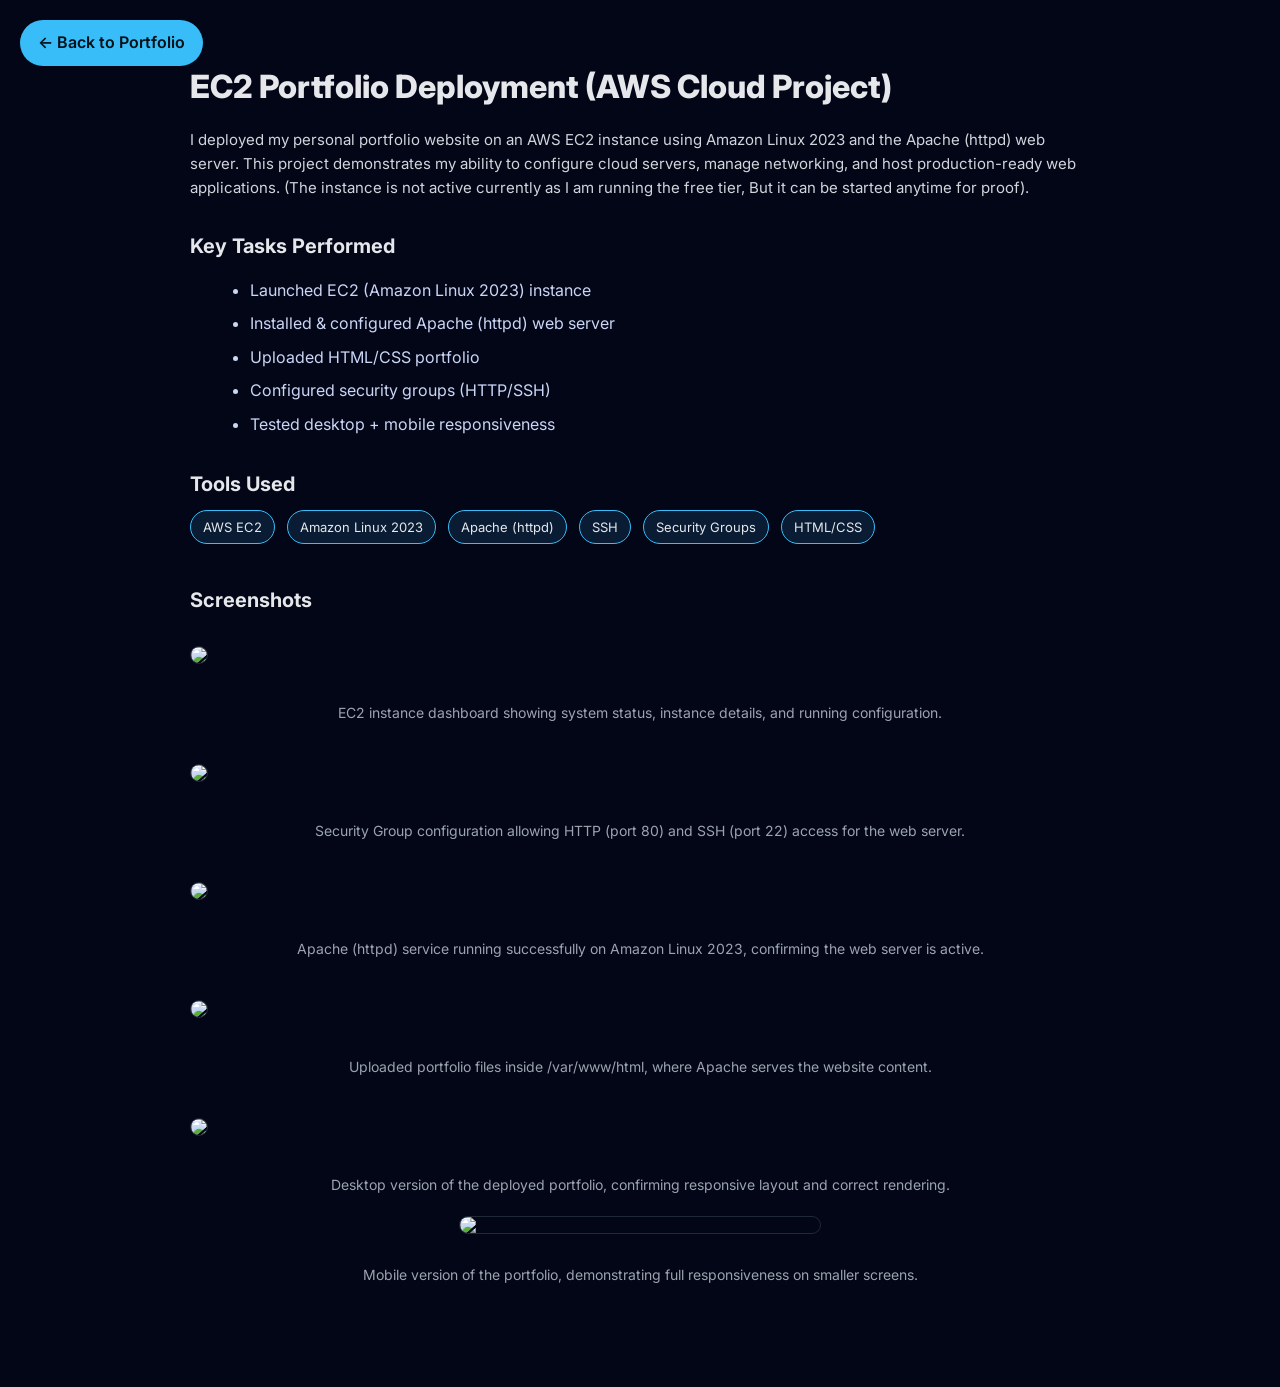
==== ec2-project.html @ fc97c73f "Add files via upload" ====
<!DOCTYPE html>
<html lang="en">
<head>
  <meta charset="utf-8" />
  <meta name="viewport" content="width=device-width,initial-scale=1" />
  <title>EC2 Portfolio Deployment | Mohammed Moiz Ahmed</title>

  <link href="https://fonts.googleapis.com/css2?family=Inter:wght@400;500;600;700;800&display=swap" rel="stylesheet">

  <style>
    :root{
      --bg-main:#020617;
      --bg-surface:#0b1120;
      --text-main:#e5e7eb;
      --text-muted:#9ca3af;
      --border-soft:#1f2937;
      --accent:#38bdf8;
      --hover-glow:0 0 18px rgba(56,189,248,0.55);
    }

    body{
      font-family:"Inter",system-ui;
      background:var(--bg-main);
      color:var(--text-main);
      margin:0;
      padding:0;
      line-height:1.6;
    }

    .page{
      max-width:900px;
      margin:0 auto;
      padding:40px 20px 80px;
    }

    h1{
      font-size:32px;
      font-weight:800;
      margin-bottom:10px;
    }

    h2{
      font-size:20px;
      margin-top:30px;
      margin-bottom:10px;
      font-weight:700;
    }

    p{
      color:#d1d5db;
      font-size:15px;
      margin-bottom:14px;
    }

    ul{
      margin-left:20px;
      margin-bottom:20px;
    }

    li{
      margin-bottom:8px;
      color:#cbd5f5;
    }

    .tag{
      display:inline-block;
      padding:6px 12px;
      background:rgba(56,189,248,0.12);
      border:1px solid var(--accent);
      border-radius:999px;
      margin-right:8px;
      margin-bottom:10px;
      font-size:13px;
    }

    .screenshot{
      width:100%;
      border-radius:10px;
      margin-top:20px;
      margin-bottom:30px;
      border:1px solid var(--border-soft);
      cursor:pointer;
      transition:0.2s;
    }

    .screenshot:hover{
      box-shadow:var(--hover-glow);
      transform:translateY(-3px);
    }

    /* Small last image */
    .screenshot-small{
      width:40%;
      display:block;
      margin:20px auto 30px auto;
      border-radius:10px;
      border:1px solid var(--border-soft);
      cursor:pointer;
      transition:0.2s;
    }

    .screenshot-small:hover{
      box-shadow:var(--hover-glow);
      transform:translateY(-3px);
    }

    /* Image Preview Overlay */
    #imgPreview{
      position:fixed;
      top:0;
      left:0;
      width:100%;
      height:100%;
      background:rgba(0,0,0,0.85);
      display:none;
      justify-content:center;
      align-items:center;
      z-index:9999;
    }

    #imgPreview img{
      max-width:90%;
      max-height:90%;
      border-radius:10px;
      border:2px solid var(--accent);
    }

    #closePreview{
      position:absolute;
      top:20px;
      right:30px;
      font-size:32px;
      color:var(--accent);
      cursor:pointer;
      font-weight:800;
    }

    /* FIXED BACK BUTTON */
    .back-btn{
      position:fixed;
      top:20px;
      left:20px;
      z-index:9999;
      padding:10px 18px;
      border-radius:999px;
      background:var(--accent);
      color:#021018;
      font-weight:600;
      text-decoration:none;
      transition:0.2s;
    }

    .back-btn:hover{
      box-shadow:var(--hover-glow);
      transform:translateY(-3px);
    }
    
    .img-caption {
  text-align: center;
  color: #9ca3af;
  font-size: 14px;
  margin-top: 0px;     /* closest possible */
  margin-bottom: 20px; /* spacing before next image */
}
  </style>
</head>

<body>

  <!-- IMAGE PREVIEW OVERLAY -->
  <div id="imgPreview">
    <span id="closePreview">×</span>
    <img id="previewImg" src="">
  </div>

  <!-- FIXED BACK BUTTON -->
  <a href="index.html" class="back-btn">← Back to Portfolio</a>

  <div class="page">

    <h1>EC2 Portfolio Deployment (AWS Cloud Project)</h1>

    <p>
      I deployed my personal portfolio website on an AWS EC2 instance using Amazon Linux 2023 and the Apache (httpd) web server.
      This project demonstrates my ability to configure cloud servers, manage networking, and host production-ready web applications. (The instance is not active currently as I am running the free tier, But it can be started anytime for proof).
    </p>

    <h2>Key Tasks Performed</h2>
    <ul>
      <li>Launched EC2 (Amazon Linux 2023) instance</li>
      <li>Installed & configured Apache (httpd) web server</li>
      <li>Uploaded HTML/CSS portfolio</li>
      <li>Configured security groups (HTTP/SSH)</li>
      <li>Tested desktop + mobile responsiveness</li>
    </ul>

    <h2>Tools Used</h2>
    <span class="tag">AWS EC2</span>
    <span class="tag">Amazon Linux 2023</span>
    <span class="tag">Apache (httpd)</span>
    <span class="tag">SSH</span>
    <span class="tag">Security Groups</span>
    <span class="tag">HTML/CSS</span>

    <h2>Screenshots</h2>

    <img src="images/ec2-dashboard.png" class="screenshot" onclick="openPreview(this.src)">
    <p class="img-caption">EC2 instance dashboard showing system status, instance details, and running configuration.</p>
    <img src="images/security-group.png" class="screenshot" onclick="openPreview(this.src)">
    <p class="img-caption">Security Group configuration allowing HTTP (port 80) and SSH (port 22) access for the web server.</p>
    <img src="images/apache-status.png" class="screenshot" onclick="openPreview(this.src)">
    <p class="img-caption">Apache (httpd) service running successfully on Amazon Linux 2023, confirming the web server is active.</p>
    <img src="images/html-folder.png" class="screenshot" onclick="openPreview(this.src)">
    <p class="img-caption">Uploaded portfolio files inside /var/www/html, where Apache serves the website content.</p>
    <img src="images/desktop-view.png" class="screenshot" onclick="openPreview(this.src)">
    <p class="img-caption">Desktop version of the deployed portfolio, confirming responsive layout and correct rendering.</p>
    <img src="images/mobile-view.png" class="screenshot-small" onclick="openPreview(this.src)">
    <p class="img-caption">Mobile version of the portfolio, demonstrating full responsiveness on smaller screens.</p>

  </div>

  <script>
    function openPreview(src){
      document.getElementById("previewImg").src = src;
      document.getElementById("imgPreview").style.display = "flex";
    }

    document.getElementById("closePreview").onclick = function(){
      document.getElementById("imgPreview").style.display = "none";
    };

    document.getElementById("imgPreview").onclick = function(e){
      if(e.target.id === "imgPreview"){
        document.getElementById("imgPreview").style.display = "none";
      }
    };
  </script>

</body>
</html>
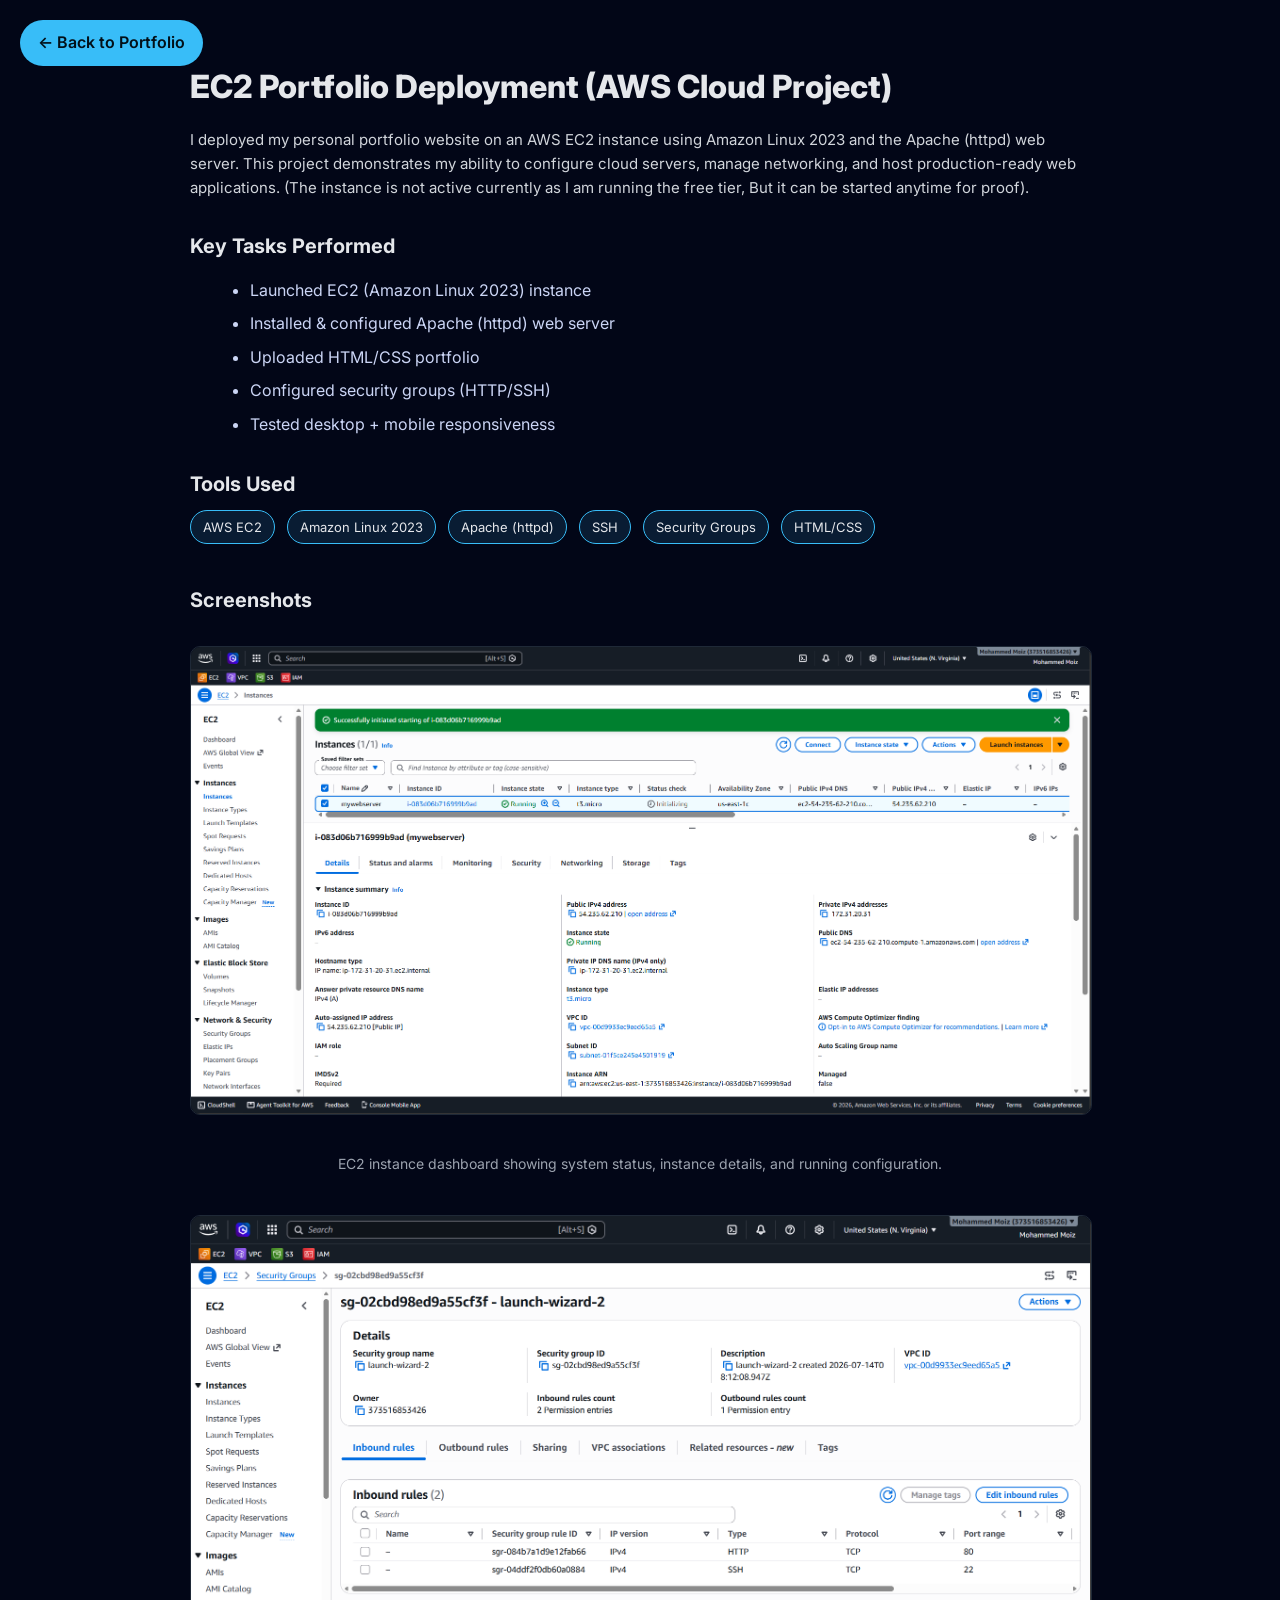
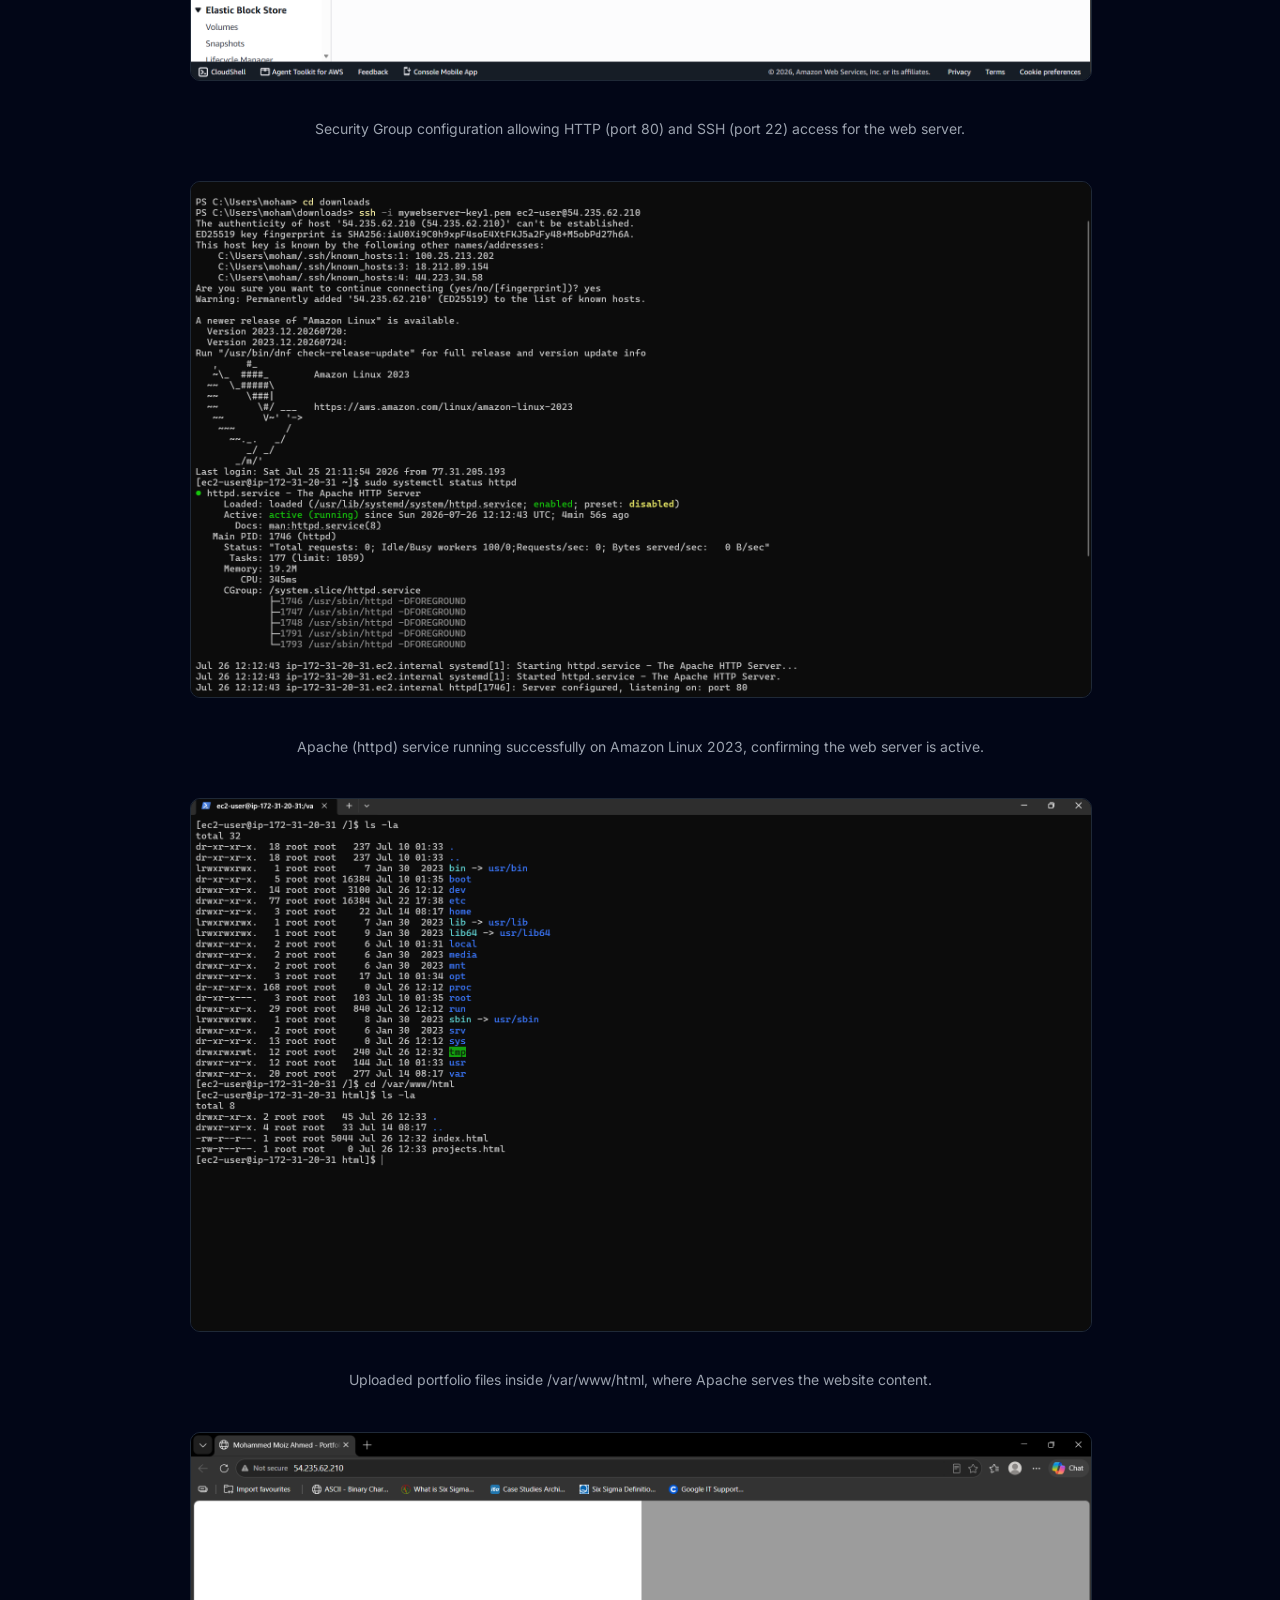
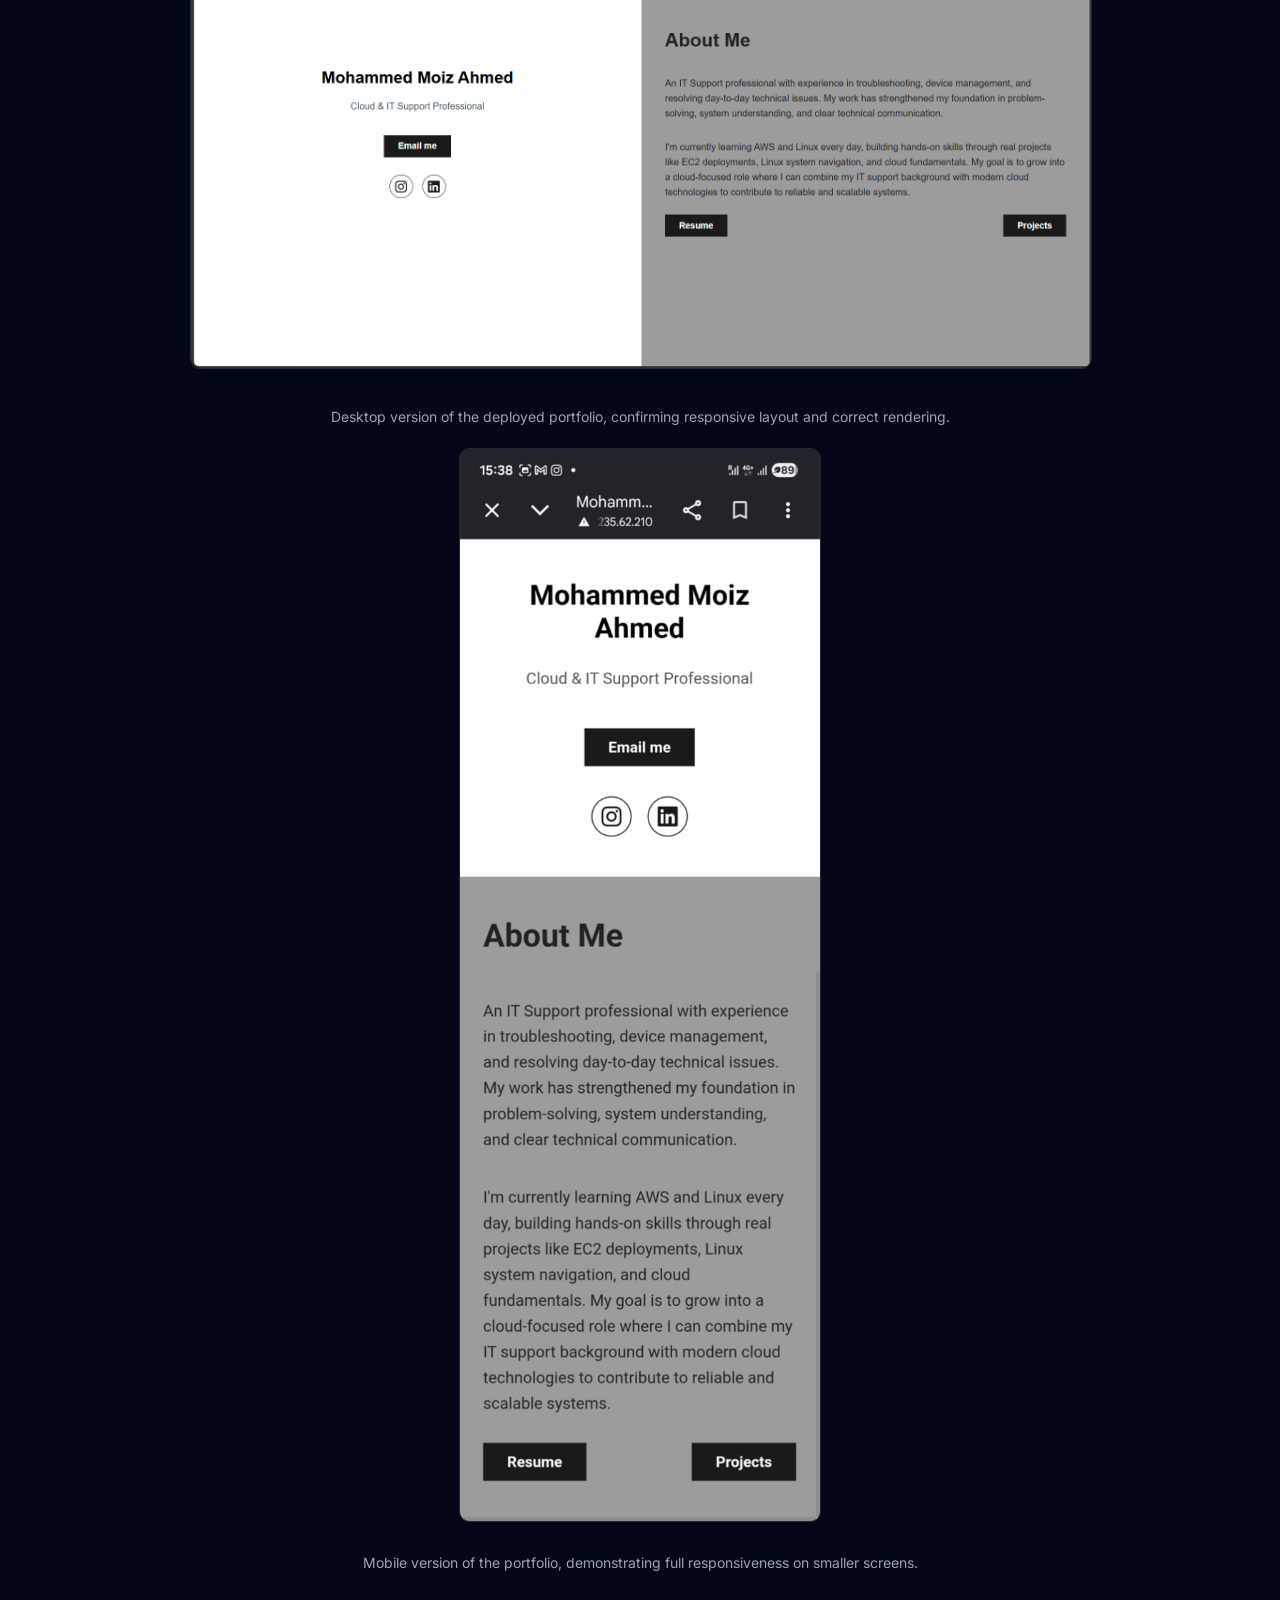
==== commit 831dd07a: "Update ec2-project.html" ====
--- a/ec2-project.html
+++ b/ec2-project.html
@@ -204,17 +204,17 @@
 
     <h2>Screenshots</h2>
 
-    <img src="images/ec2-dashboard.png" class="screenshot" onclick="openPreview(this.src)">
+    <img src="ec2-dashboard.png" class="screenshot" onclick="openPreview(this.src)">
     <p class="img-caption">EC2 instance dashboard showing system status, instance details, and running configuration.</p>
-    <img src="images/security-group.png" class="screenshot" onclick="openPreview(this.src)">
+    <img src="security-group.png" class="screenshot" onclick="openPreview(this.src)">
     <p class="img-caption">Security Group configuration allowing HTTP (port 80) and SSH (port 22) access for the web server.</p>
-    <img src="images/apache-status.png" class="screenshot" onclick="openPreview(this.src)">
+    <img src="apache-status.png" class="screenshot" onclick="openPreview(this.src)">
     <p class="img-caption">Apache (httpd) service running successfully on Amazon Linux 2023, confirming the web server is active.</p>
-    <img src="images/html-folder.png" class="screenshot" onclick="openPreview(this.src)">
+    <img src="html-folder.png" class="screenshot" onclick="openPreview(this.src)">
     <p class="img-caption">Uploaded portfolio files inside /var/www/html, where Apache serves the website content.</p>
-    <img src="images/desktop-view.png" class="screenshot" onclick="openPreview(this.src)">
+    <img src="desktop-view.png" class="screenshot" onclick="openPreview(this.src)">
     <p class="img-caption">Desktop version of the deployed portfolio, confirming responsive layout and correct rendering.</p>
-    <img src="images/mobile-view.png" class="screenshot-small" onclick="openPreview(this.src)">
+    <img src="mobile-view.png" class="screenshot-small" onclick="openPreview(this.src)">
     <p class="img-caption">Mobile version of the portfolio, demonstrating full responsiveness on smaller screens.</p>
 
   </div>
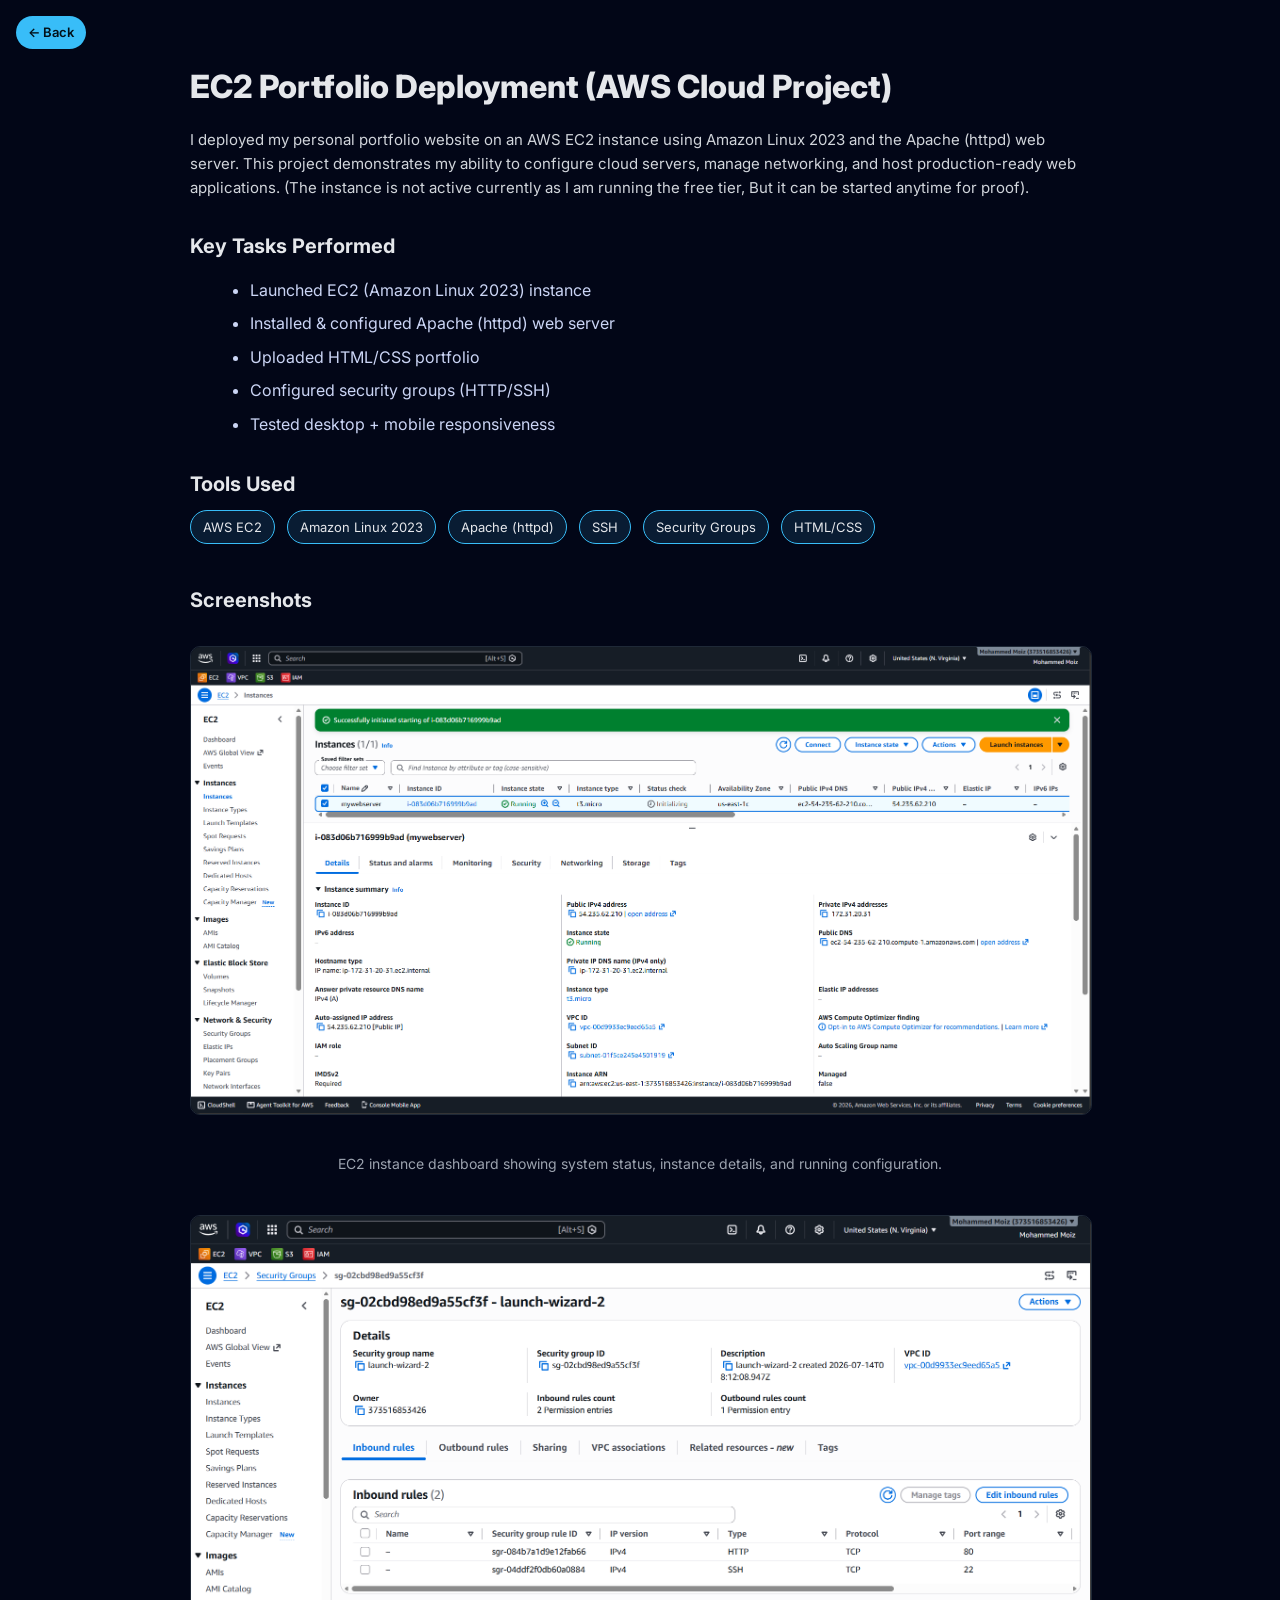
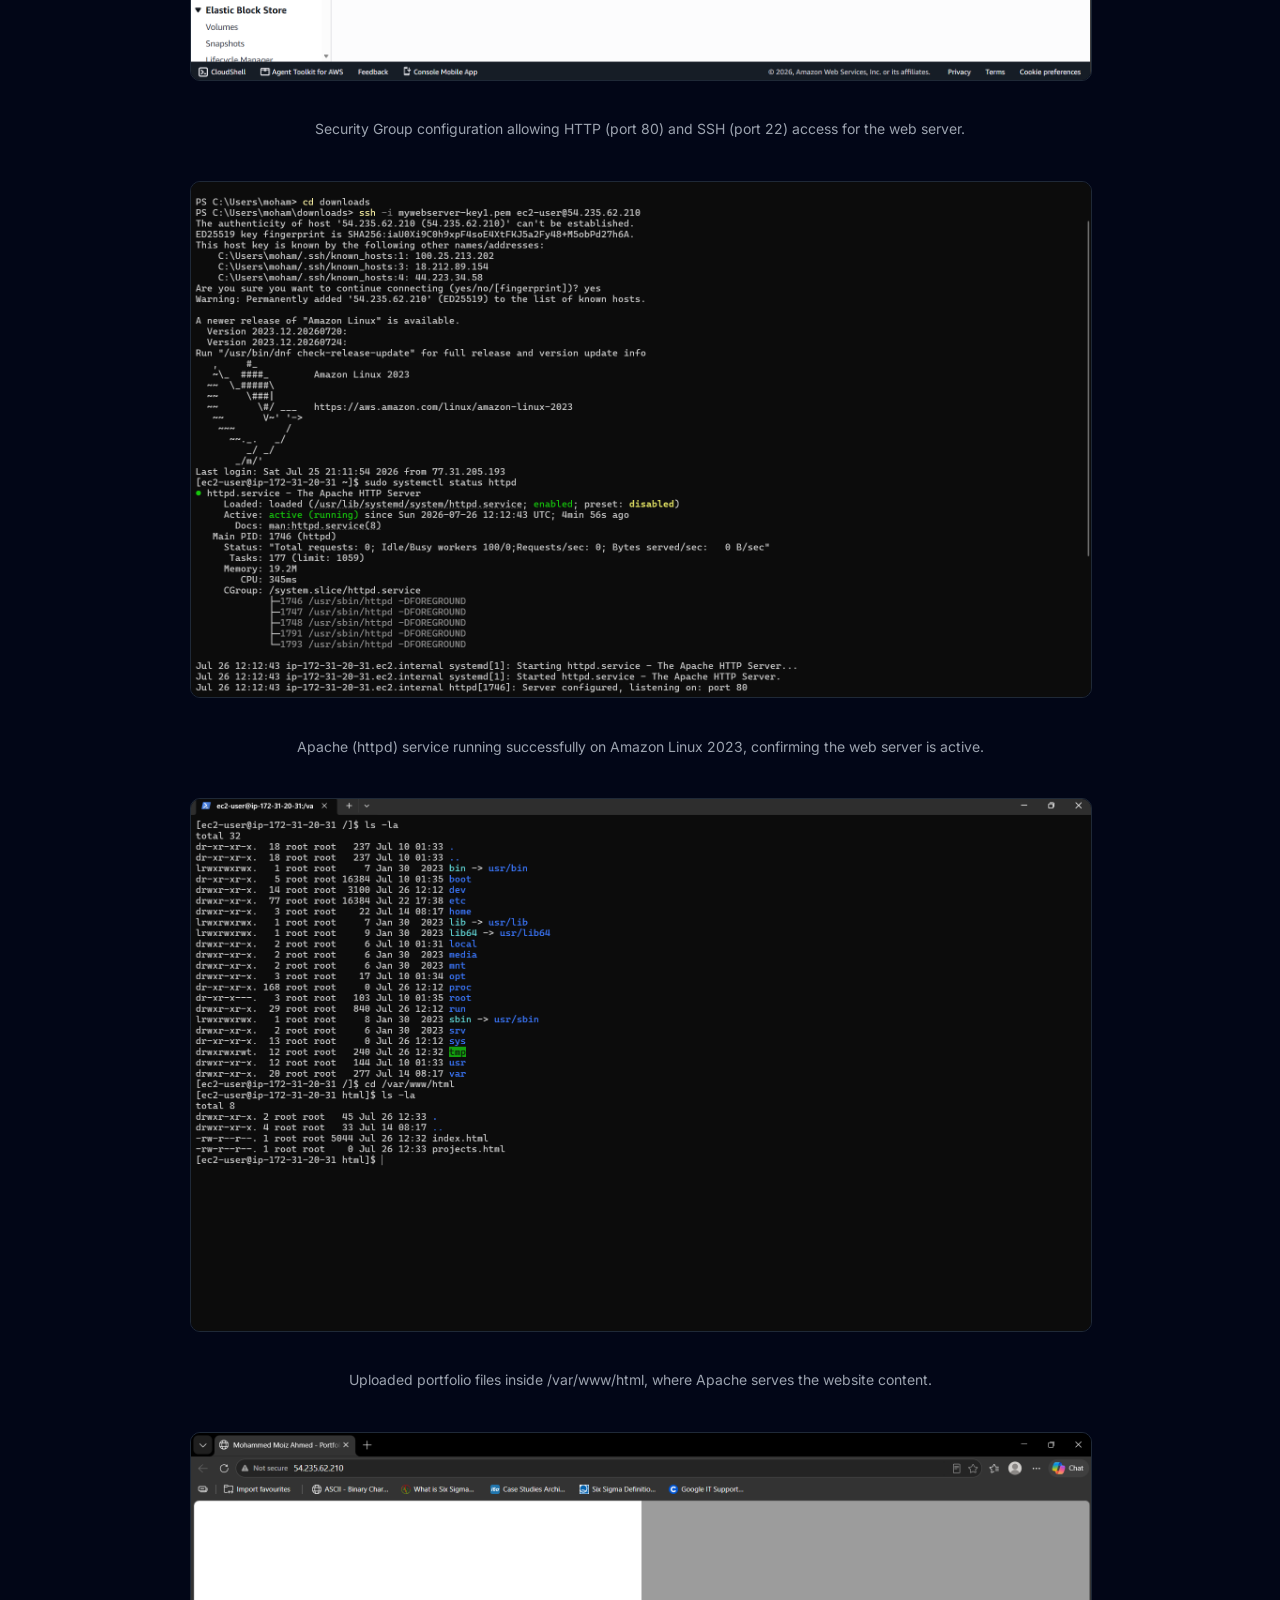
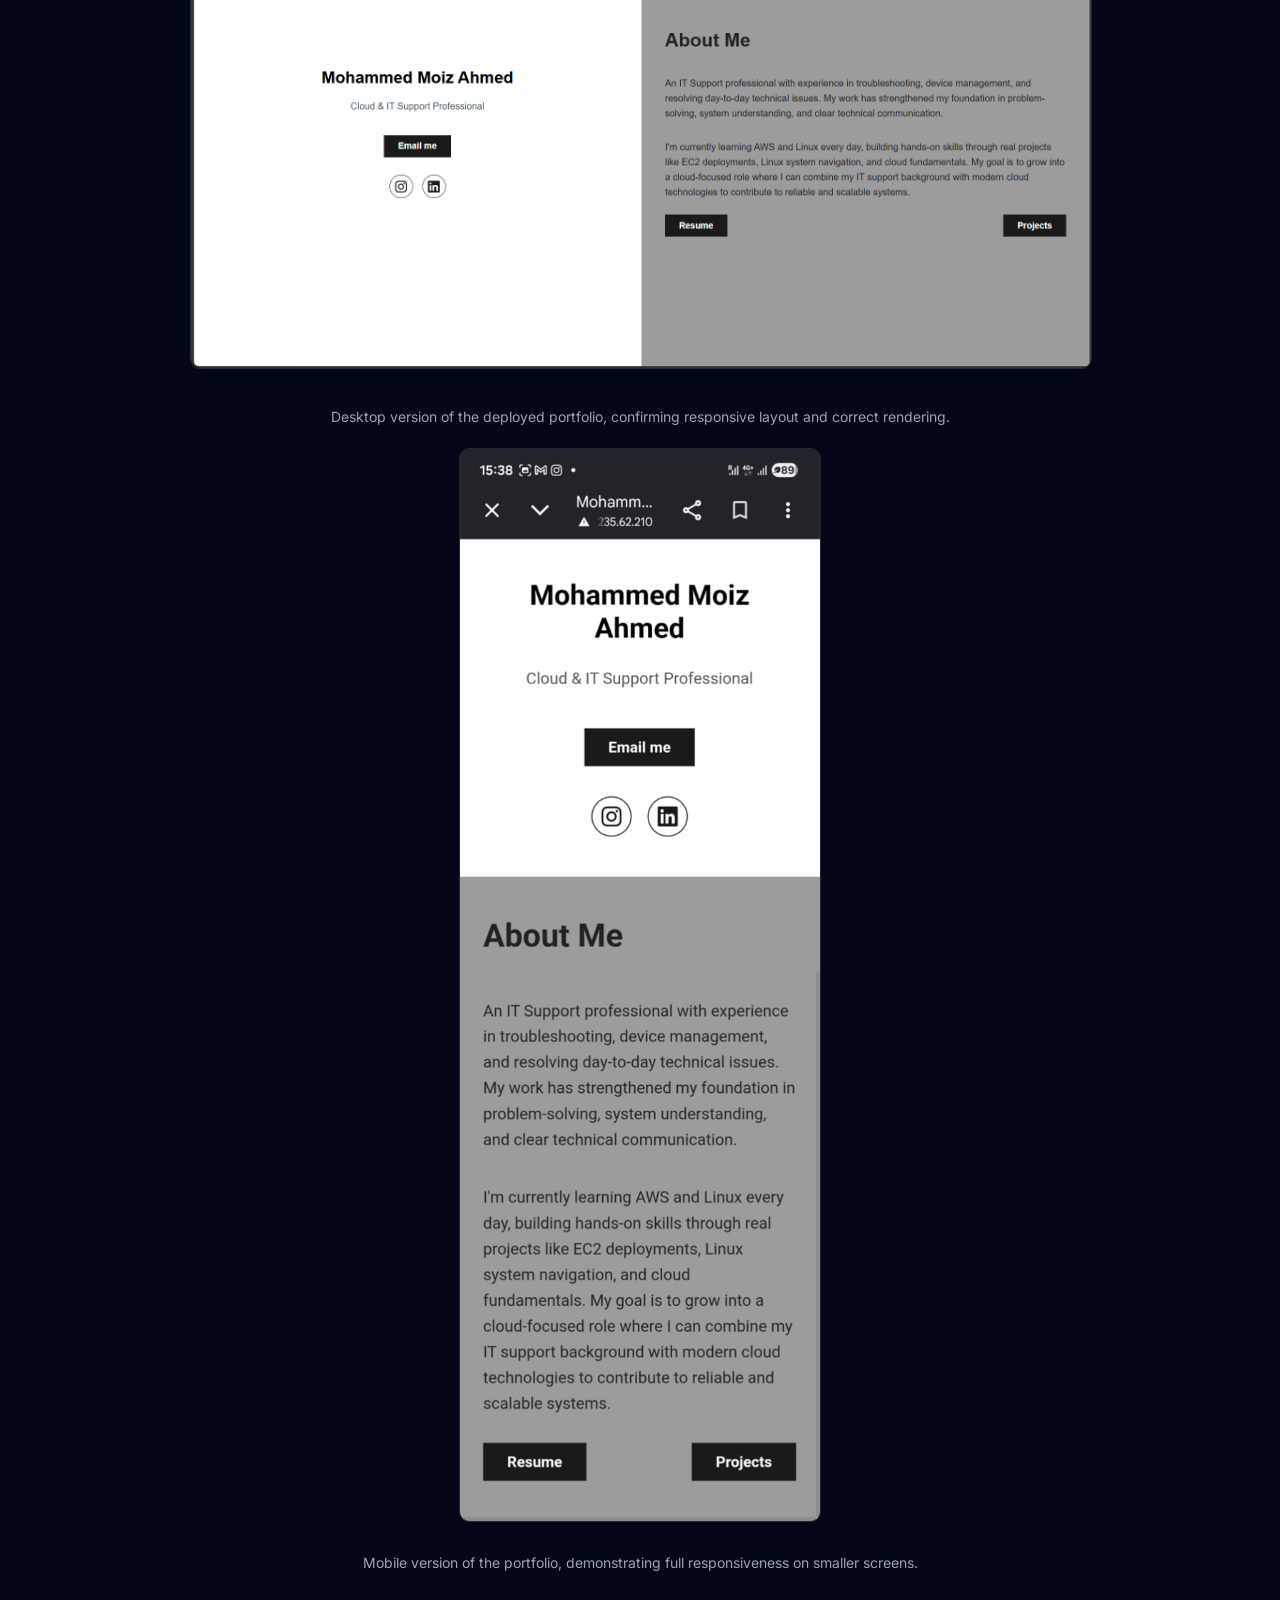
==== commit ddb3ffe7: "Updated JS and EC2 project page" ====
--- a/ec2-project.html
+++ b/ec2-project.html
@@ -138,14 +138,15 @@
     /* FIXED BACK BUTTON */
     .back-btn{
       position:fixed;
-      top:20px;
-      left:20px;
+      top:16px;
+      left:16px;
       z-index:9999;
-      padding:10px 18px;
+      padding:6px 12px;
       border-radius:999px;
       background:var(--accent);
       color:#021018;
       font-weight:600;
+      font-size:13px;
       text-decoration:none;
       transition:0.2s;
     }
@@ -174,7 +175,7 @@
   </div>
 
   <!-- FIXED BACK BUTTON -->
-  <a href="index.html" class="back-btn">← Back to Portfolio</a>
+  <a href="index.html" class="back-btn">← Back</a>
 
   <div class="page">
 
@@ -237,4 +238,4 @@
   </script>
 
 </body>
-</html>
+</html>
